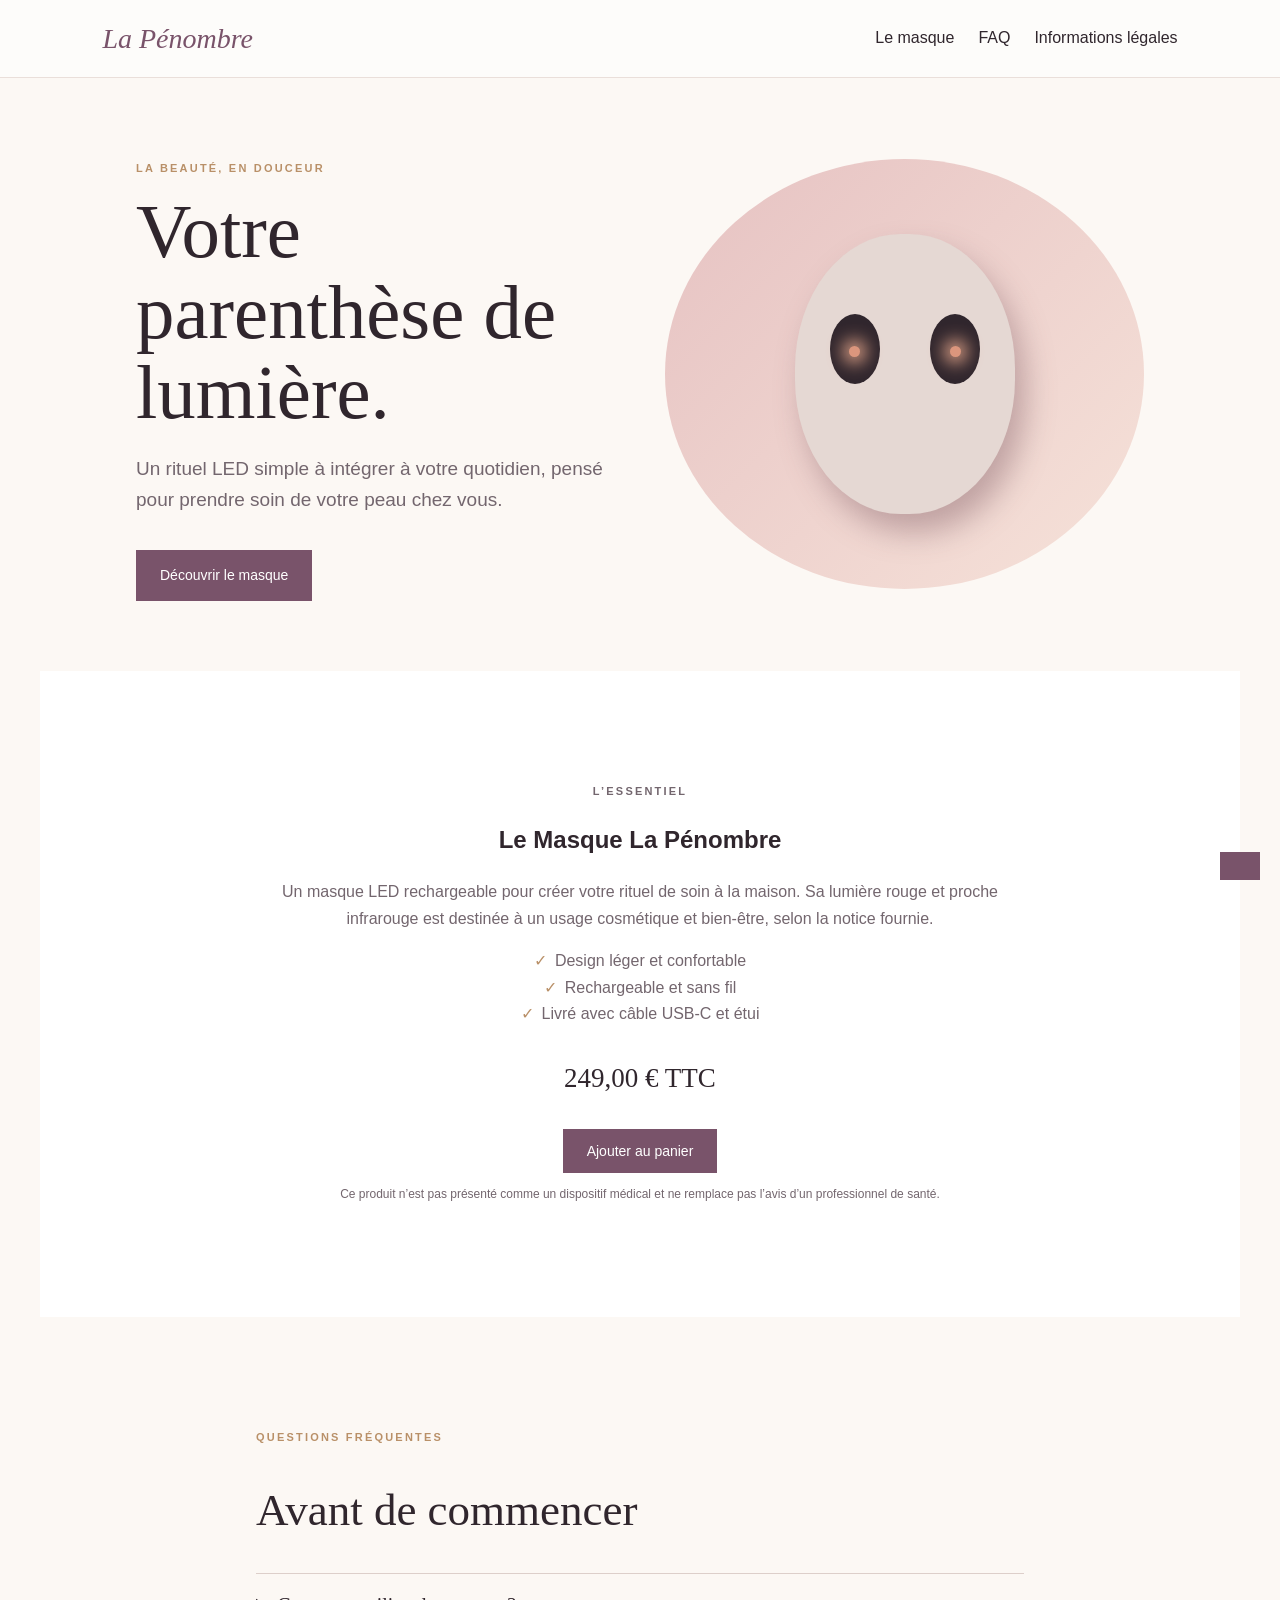
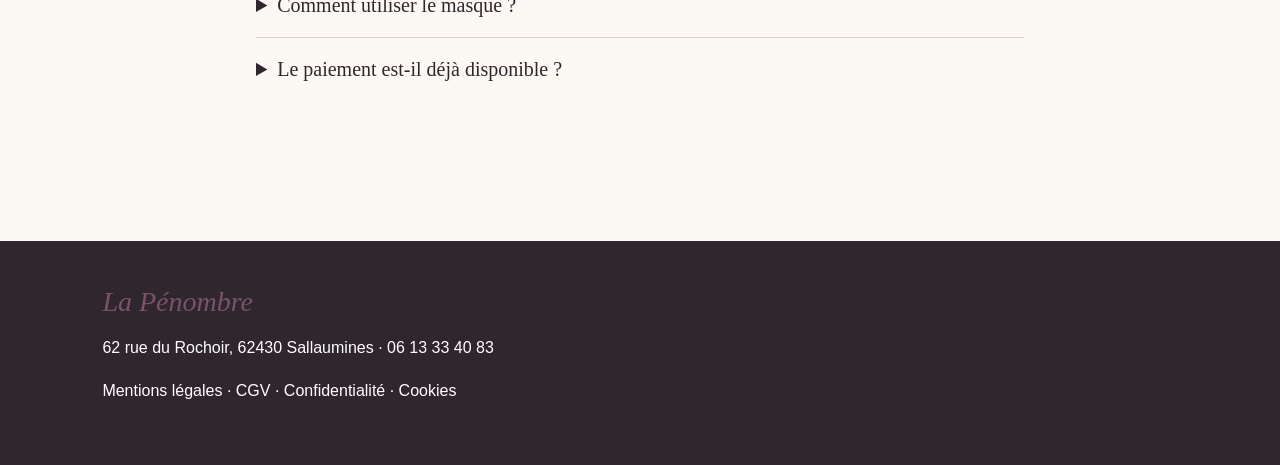
==== index.html @ d2205a82 "Ajouter la page d’accueil manquante et la feuille de style de La Pénombre" ====
<!doctype html><html lang="fr"><head><meta charset="utf-8"><meta name="viewport" content="width=device-width,initial-scale=1"><meta name="description" content="La Pénombre — masque LED de soin à domicile"><title>La Pénombre — Masque LED</title><link rel="stylesheet" href="styles.css"></head><body><header><a class="logo" href="index.html">La Pénombre</a><nav><a href="#produit">Le masque</a><a href="#faq">FAQ</a><a href="mentions-legales.html">Informations légales</a></nav></header><main><section class="hero"><div><p class="eyebrow">La beauté, en douceur</p><h1>Votre parenthèse de lumière.</h1><p>Un rituel LED simple à intégrer à votre quotidien, pensé pour prendre soin de votre peau chez vous.</p><a class="button" href="#produit">Découvrir le masque</a></div><div class="art"><div class="mask"><i></i><i></i></div></div></section><section class="product" id="produit"><div><p class="eyebrow">L’essentiel</p><h2>Le Masque La Pénombre</h2><p>Un masque LED rechargeable pour créer votre rituel de soin à la maison. Sa lumière rouge et proche infrarouge est destinée à un usage cosmétique et bien-être, selon la notice fournie.</p><ul><li>Design léger et confortable</li><li>Rechargeable et sans fil</li><li>Livré avec câble USB-C et étui</li></ul><strong class="price">249,00 € TTC</strong><br><button class="button" id="add">Ajouter au panier</button><p class="note">Ce produit n’est pas présenté comme un dispositif médical et ne remplace pas l’avis d’un professionnel de santé.</p></div></section><section class="faq" id="faq"><p class="eyebrow">Questions fréquentes</p><h2>Avant de commencer</h2><details><summary>Comment utiliser le masque ?</summary><p>Nettoyez et séchez votre visage, puis suivez exclusivement la notice livrée avec le produit.</p></details><details><summary>Le paiement est-il déjà disponible ?</summary><p>Non. Le paiement doit être connecté à Stripe, Shopify Payments ou un autre prestataire sécurisé avant toute vente.</p></details></section></main><footer><a class="logo" href="index.html">La Pénombre</a><p>62 rue du Rochoir, 62430 Sallaumines · 06 13 33 40 83</p><p><a href="mentions-legales.html">Mentions légales</a> · <a href="cgv.html">CGV</a> · <a href="confidentialite.html">Confidentialité</a> · <a href="cookies.html">Cookies</a></p></footer><div id="toast" role="status"></div><script>document.getElementById('add').onclick=()=>document.getElementById('toast').textContent='Produit ajouté au panier (paiement à configurer).';</script></body></html>
---- styles.css ----
:root{--ink:#30262d;--muted:#73666e;--cream:#fcf8f4;--rose:#e9c9ca;--plum:#79536a;--gold:#b99068}*{box-sizing:border-box}body{margin:0;background:var(--cream);color:var(--ink);font:16px/1.65 Arial,sans-serif}header{height:78px;padding:0 8%;display:flex;align-items:center;justify-content:space-between;border-bottom:1px solid #eadfda;background:#fff9}header nav{display:flex;gap:24px}a{color:var(--ink);text-decoration:none}.logo{font:italic 28px Georgia,serif;color:var(--plum)}main{max-width:1200px;margin:auto}.hero{min-height:570px;padding:70px 8%;display:grid;grid-template-columns:1fr 1fr;align-items:center;gap:50px}.eyebrow{text-transform:uppercase;letter-spacing:.2em;color:var(--gold);font-size:11px;font-weight:bold}.hero h1{font:clamp(46px,6vw,78px)/1.05 Georgia,serif;margin:15px 0}.hero p:not(.eyebrow){font-size:19px;color:var(--muted);max-width:500px}.button{display:inline-block;background:var(--plum);color:white;border:0;padding:14px 24px;margin-top:15px;cursor:pointer;font-size:14px}.art{height:430px;border-radius:50%;display:grid;place-items:center;background:linear-gradient(135deg,#e6c2c2,#f6e2d9)}.mask{height:280px;width:220px;border-radius:48%;background:#e5d8d3;box-shadow:10px 18px 30px #76505a66;position:relative}.mask:before,.mask:after{content:'';position:absolute;top:80px;width:50px;height:70px;border-radius:50%;background:#30262d}.mask:before{left:35px}.mask:after{right:35px}.mask i{position:absolute;top:112px;width:11px;height:11px;border-radius:50%;background:#db967d;box-shadow:0 0 17px 6px #e8a98d;z-index:1}.mask i:first-child{left:54px}.mask i:last-child{right:54px}.product{background:white;padding:100px 18%;text-align:center}.product p{color:var(--muted)}.product ul{list-style:none;padding:0;color:var(--muted)}.product li:before{content:'✓';color:var(--gold);margin-right:8px}.price{display:inline-block;font:27px Georgia,serif;margin:20px}.note{font-size:12px}.faq{padding:100px 18%}.faq h2{font:45px Georgia,serif}.faq details{border-top:1px solid #ddcfca;padding:20px 0}.faq summary{cursor:pointer;font:20px Georgia,serif}footer{background:#30262d;color:white;padding:45px 8%;margin-top:40px}footer a,.footer .logo{color:white}#toast{position:fixed;bottom:20px;right:20px;background:var(--plum);color:white;padding:14px 20px}@media(max-width:700px){header{padding:18px 6%;height:auto;align-items:flex-start}header nav{display:none}.hero{grid-template-columns:1fr;padding:50px 7%}.art{height:320px}.product,.faq{padding:65px 7%}}
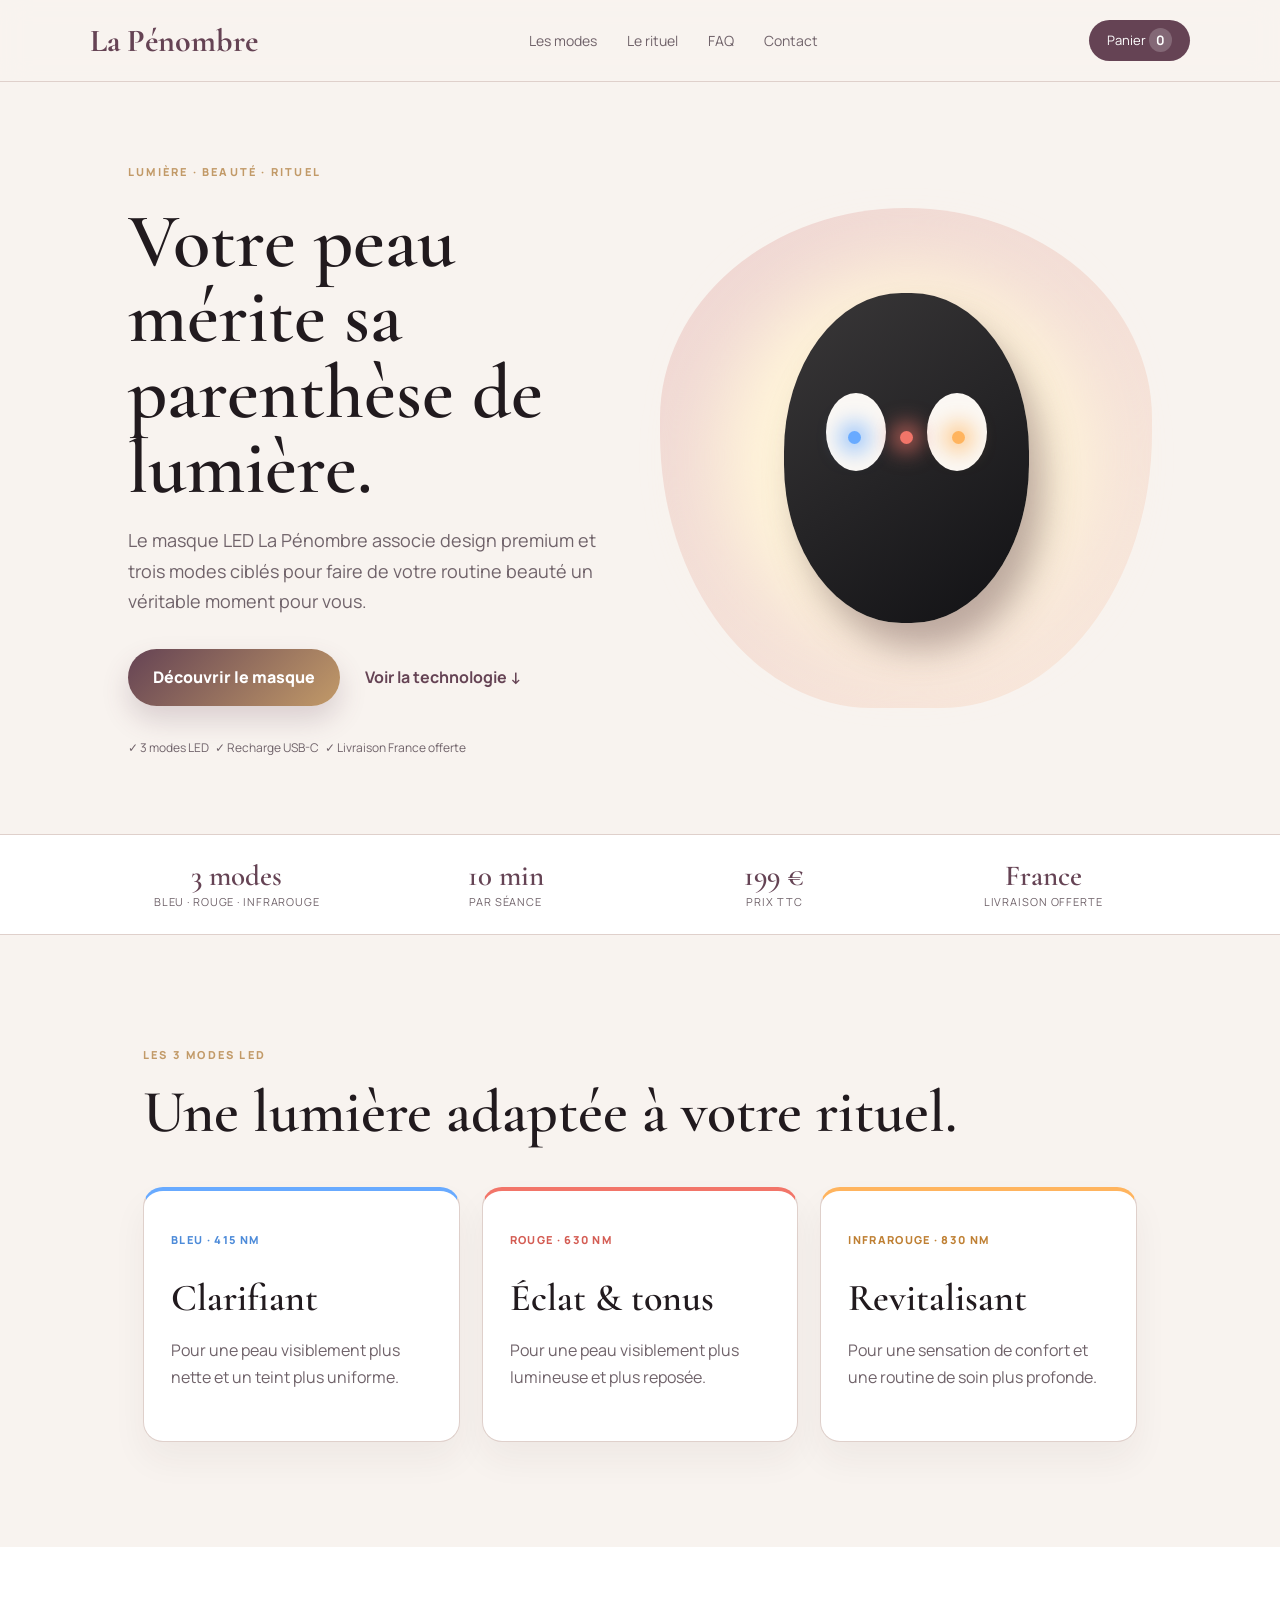
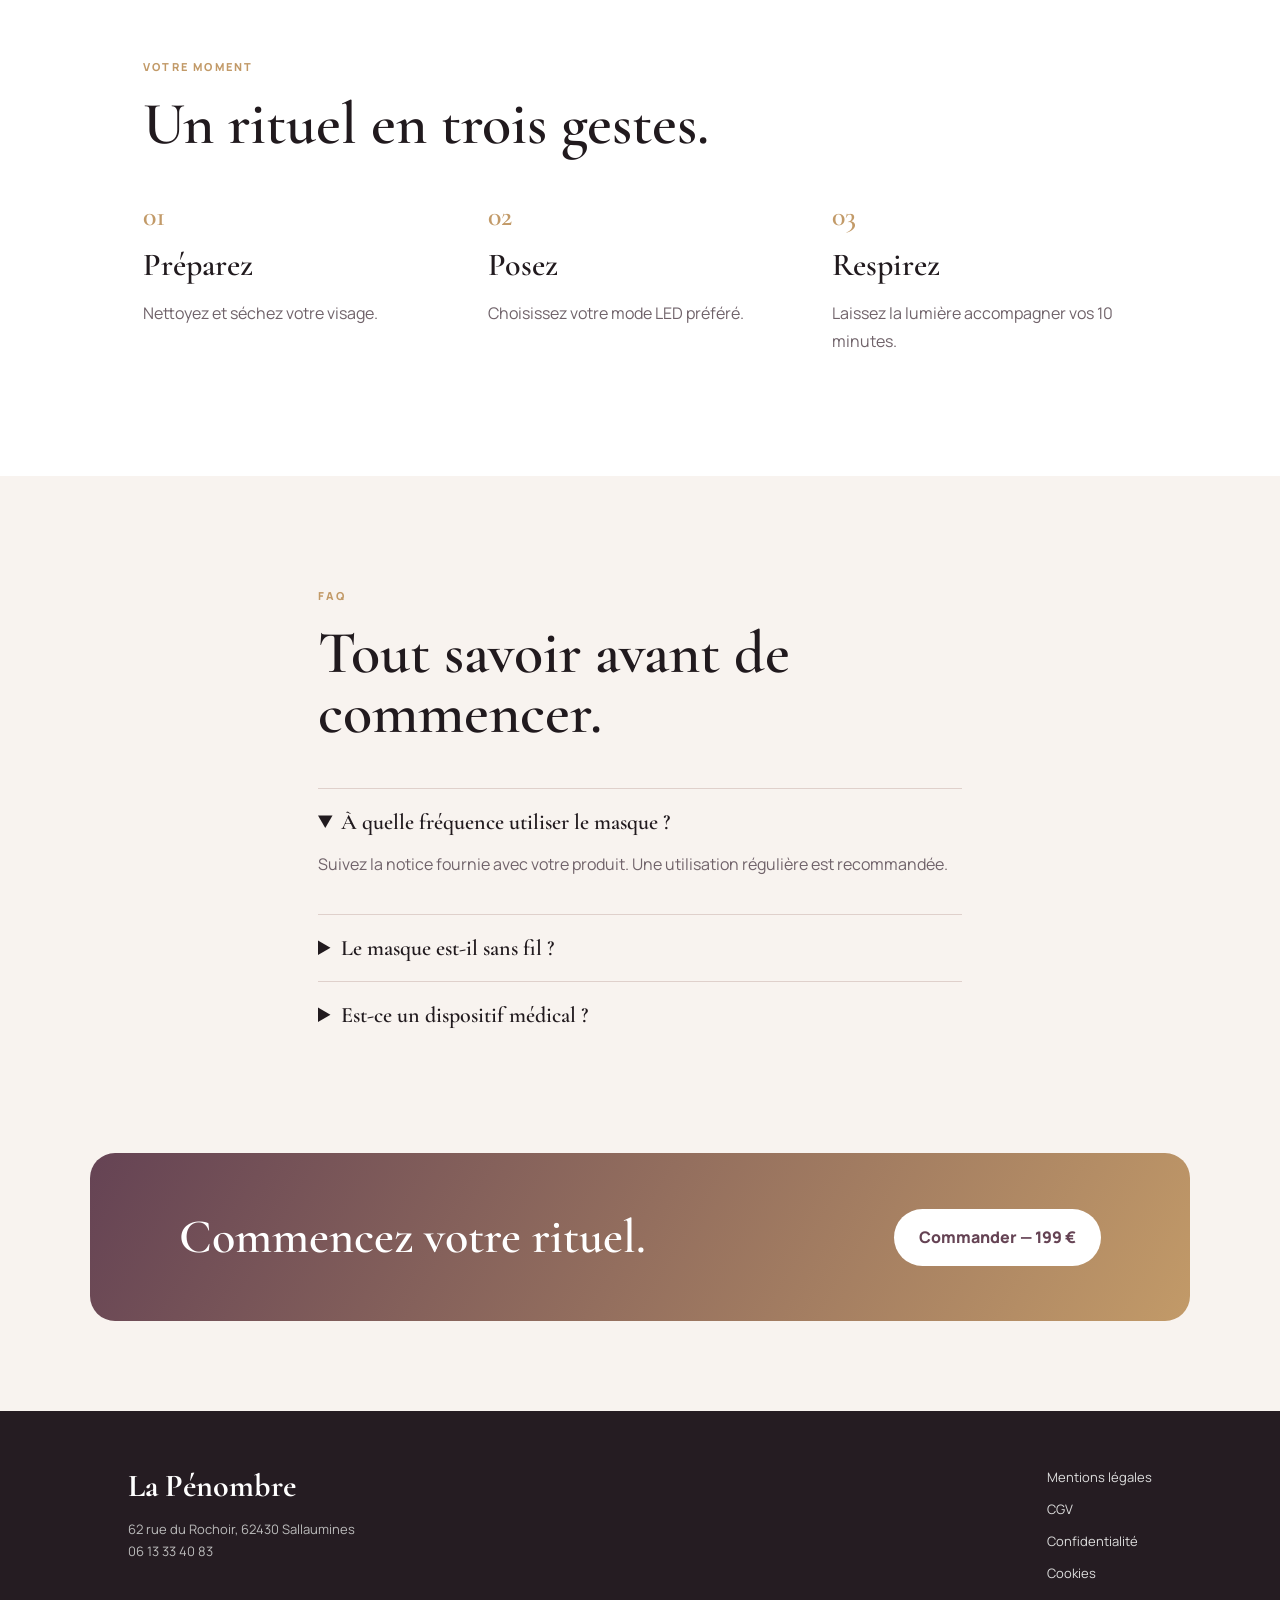
==== commit 85478733: "Publier réellement la version finale luxe minimal chic de La Pénombre" ====
--- a/index.html
+++ b/index.html
@@ -1 +1 @@
-<!doctype html><html lang="fr"><head><meta charset="utf-8"><meta name="viewport" content="width=device-width,initial-scale=1"><meta name="description" content="La Pénombre — masque LED de soin à domicile"><title>La Pénombre — Masque LED</title><link rel="stylesheet" href="styles.css"></head><body><header><a class="logo" href="index.html">La Pénombre</a><nav><a href="#produit">Le masque</a><a href="#faq">FAQ</a><a href="mentions-legales.html">Informations légales</a></nav></header><main><section class="hero"><div><p class="eyebrow">La beauté, en douceur</p><h1>Votre parenthèse de lumière.</h1><p>Un rituel LED simple à intégrer à votre quotidien, pensé pour prendre soin de votre peau chez vous.</p><a class="button" href="#produit">Découvrir le masque</a></div><div class="art"><div class="mask"><i></i><i></i></div></div></section><section class="product" id="produit"><div><p class="eyebrow">L’essentiel</p><h2>Le Masque La Pénombre</h2><p>Un masque LED rechargeable pour créer votre rituel de soin à la maison. Sa lumière rouge et proche infrarouge est destinée à un usage cosmétique et bien-être, selon la notice fournie.</p><ul><li>Design léger et confortable</li><li>Rechargeable et sans fil</li><li>Livré avec câble USB-C et étui</li></ul><strong class="price">249,00 € TTC</strong><br><button class="button" id="add">Ajouter au panier</button><p class="note">Ce produit n’est pas présenté comme un dispositif médical et ne remplace pas l’avis d’un professionnel de santé.</p></div></section><section class="faq" id="faq"><p class="eyebrow">Questions fréquentes</p><h2>Avant de commencer</h2><details><summary>Comment utiliser le masque ?</summary><p>Nettoyez et séchez votre visage, puis suivez exclusivement la notice livrée avec le produit.</p></details><details><summary>Le paiement est-il déjà disponible ?</summary><p>Non. Le paiement doit être connecté à Stripe, Shopify Payments ou un autre prestataire sécurisé avant toute vente.</p></details></section></main><footer><a class="logo" href="index.html">La Pénombre</a><p>62 rue du Rochoir, 62430 Sallaumines · 06 13 33 40 83</p><p><a href="mentions-legales.html">Mentions légales</a> · <a href="cgv.html">CGV</a> · <a href="confidentialite.html">Confidentialité</a> · <a href="cookies.html">Cookies</a></p></footer><div id="toast" role="status"></div><script>document.getElementById('add').onclick=()=>document.getElementById('toast').textContent='Produit ajouté au panier (paiement à configurer).';</script></body></html>
+<!doctype html><html lang="fr"><head><meta charset="utf-8"><meta name="viewport" content="width=device-width,initial-scale=1"><title>La Pénombre — Masque LED premium</title><meta name="description" content="Masque LED La Pénombre : trois modes de lumière, une routine beauté premium à domicile."><link rel="preconnect" href="https://fonts.googleapis.com"><link rel="preconnect" href="https://fonts.gstatic.com" crossorigin><link href="https://fonts.googleapis.com/css2?family=Cormorant+Garamond:wght@500;600;700&family=Manrope:wght@400;600;700;800&display=swap" rel="stylesheet"><link rel="stylesheet" href="styles.css"></head><body><header><a class="logo" href="index.html">La Pénombre</a><nav><a href="#modes">Les modes</a><a href="#rituel">Le rituel</a><a href="#faq">FAQ</a><a href="#contact">Contact</a></nav><a class="cart" href="cart.html">Panier <b data-cart-count>0</b></a></header><main><section class="hero"><div class="copy"><small>LUMIÈRE · BEAUTÉ · RITUEL</small><h1>Votre peau mérite sa parenthèse de lumière.</h1><p>Le masque LED La Pénombre associe design premium et trois modes ciblés pour faire de votre routine beauté un véritable moment pour vous.</p><div class="actions"><a class="button" href="product.html">Découvrir le masque</a><a class="link" href="#modes">Voir la technologie ↓</a></div><div class="trust">✓ 3 modes LED &nbsp; ✓ Recharge USB-C &nbsp; ✓ Livraison France offerte</div></div><div class="visual"><div class="halo"></div><div class="mask"><i class="blue"></i><i class="red"></i><i class="infra"></i></div></div></section><section class="promise"><div><strong>3 modes</strong><span>bleu · rouge · infrarouge</span></div><div><strong>10 min</strong><span>par séance</span></div><div><strong>199 €</strong><span>prix TTC</span></div><div><strong>France</strong><span>livraison offerte</span></div></section><section class="section" id="modes"><small>LES 3 MODES LED</small><h2>Une lumière adaptée à votre rituel.</h2><div class="cards"><article class="blue-card"><em>BLEU · 415 NM</em><h3>Clarifiant</h3><p>Pour une peau visiblement plus nette et un teint plus uniforme.</p></article><article class="red-card"><em>ROUGE · 630 NM</em><h3>Éclat & tonus</h3><p>Pour une peau visiblement plus lumineuse et plus reposée.</p></article><article class="infra-card"><em>INFRAROUGE · 830 NM</em><h3>Revitalisant</h3><p>Pour une sensation de confort et une routine de soin plus profonde.</p></article></div></section><section class="rituel" id="rituel"><div class="section"><small>VOTRE MOMENT</small><h2>Un rituel en trois gestes.</h2><div class="steps"><div><b>01</b><h3>Préparez</h3><p>Nettoyez et séchez votre visage.</p></div><div><b>02</b><h3>Posez</h3><p>Choisissez votre mode LED préféré.</p></div><div><b>03</b><h3>Respirez</h3><p>Laissez la lumière accompagner vos 10 minutes.</p></div></div></div></section><section class="faq section" id="faq"><small>FAQ</small><h2>Tout savoir avant de commencer.</h2><details open><summary>À quelle fréquence utiliser le masque ?</summary><p>Suivez la notice fournie avec votre produit. Une utilisation régulière est recommandée.</p></details><details><summary>Le masque est-il sans fil ?</summary><p>Oui, il se recharge avec le câble USB-C fourni.</p></details><details><summary>Est-ce un dispositif médical ?</summary><p>Il est conçu pour un usage cosmétique et bien-être. Il ne remplace pas l’avis d’un professionnel de santé.</p></details></section><section class="cta"><h2>Commencez votre rituel.</h2><a class="button" href="product.html">Commander — 199 €</a></section></main><footer id="contact"><div><a class="logo" href="index.html">La Pénombre</a><p>62 rue du Rochoir, 62430 Sallaumines<br>06 13 33 40 83</p></div><div><a href="mentions-legales.html">Mentions légales</a><a href="cgv.html">CGV</a><a href="confidentialite.html">Confidentialité</a><a href="cookies.html">Cookies</a></div></footer><script src="script.js"></script></body></html>
--- a/styles.css
+++ b/styles.css
@@ -1 +1 @@
-:root{--ink:#30262d;--muted:#73666e;--cream:#fcf8f4;--rose:#e9c9ca;--plum:#79536a;--gold:#b99068}*{box-sizing:border-box}body{margin:0;background:var(--cream);color:var(--ink);font:16px/1.65 Arial,sans-serif}header{height:78px;padding:0 8%;display:flex;align-items:center;justify-content:space-between;border-bottom:1px solid #eadfda;background:#fff9}header nav{display:flex;gap:24px}a{color:var(--ink);text-decoration:none}.logo{font:italic 28px Georgia,serif;color:var(--plum)}main{max-width:1200px;margin:auto}.hero{min-height:570px;padding:70px 8%;display:grid;grid-template-columns:1fr 1fr;align-items:center;gap:50px}.eyebrow{text-transform:uppercase;letter-spacing:.2em;color:var(--gold);font-size:11px;font-weight:bold}.hero h1{font:clamp(46px,6vw,78px)/1.05 Georgia,serif;margin:15px 0}.hero p:not(.eyebrow){font-size:19px;color:var(--muted);max-width:500px}.button{display:inline-block;background:var(--plum);color:white;border:0;padding:14px 24px;margin-top:15px;cursor:pointer;font-size:14px}.art{height:430px;border-radius:50%;display:grid;place-items:center;background:linear-gradient(135deg,#e6c2c2,#f6e2d9)}.mask{height:280px;width:220px;border-radius:48%;background:#e5d8d3;box-shadow:10px 18px 30px #76505a66;position:relative}.mask:before,.mask:after{content:'';position:absolute;top:80px;width:50px;height:70px;border-radius:50%;background:#30262d}.mask:before{left:35px}.mask:after{right:35px}.mask i{position:absolute;top:112px;width:11px;height:11px;border-radius:50%;background:#db967d;box-shadow:0 0 17px 6px #e8a98d;z-index:1}.mask i:first-child{left:54px}.mask i:last-child{right:54px}.product{background:white;padding:100px 18%;text-align:center}.product p{color:var(--muted)}.product ul{list-style:none;padding:0;color:var(--muted)}.product li:before{content:'✓';color:var(--gold);margin-right:8px}.price{display:inline-block;font:27px Georgia,serif;margin:20px}.note{font-size:12px}.faq{padding:100px 18%}.faq h2{font:45px Georgia,serif}.faq details{border-top:1px solid #ddcfca;padding:20px 0}.faq summary{cursor:pointer;font:20px Georgia,serif}footer{background:#30262d;color:white;padding:45px 8%;margin-top:40px}footer a,.footer .logo{color:white}#toast{position:fixed;bottom:20px;right:20px;background:var(--plum);color:white;padding:14px 20px}@media(max-width:700px){header{padding:18px 6%;height:auto;align-items:flex-start}header nav{display:none}.hero{grid-template-columns:1fr;padding:50px 7%}.art{height:320px}.product,.faq{padding:65px 7%}}
+:root{--ink:#211a1e;--muted:#70636a;--plum:#654354;--gold:#c29a68;--cream:#f8f3ef;--rose:#ead0ce;--line:#dfd0cb}*{box-sizing:border-box}html{scroll-behavior:smooth}body{margin:0;background:var(--cream);color:var(--ink);font:16px/1.7 Manrope,Arial,sans-serif}a{text-decoration:none;color:inherit}header{height:82px;padding:0 7%;display:flex;align-items:center;justify-content:space-between;position:sticky;top:0;z-index:5;background:#f8f3efdd;backdrop-filter:blur(14px);border-bottom:1px solid var(--line)}.logo{font:700 32px 'Cormorant Garamond',serif;color:var(--plum)}nav{display:flex;gap:30px;color:var(--muted);font-size:14px}.cart{background:var(--plum);color:white;padding:9px 18px;border-radius:99px;font-size:13px}.cart b{background:#ffffff33;padding:3px 7px;border-radius:50%}.hero{min-height:650px;padding:75px 10%;display:grid;grid-template-columns:1fr 1fr;align-items:center;gap:40px}.copy small,.section>small{color:var(--gold);font-weight:800;letter-spacing:.2em;font-size:11px}.copy h1{font:600 clamp(48px,6vw,84px)/.98 'Cormorant Garamond',serif;max-width:650px;margin:20px 0}.copy p{max-width:530px;color:var(--muted);font-size:18px}.actions{display:flex;align-items:center;gap:25px;margin:32px 0}.button{display:inline-block;background:linear-gradient(135deg,var(--plum),var(--gold));color:white;padding:15px 25px;border-radius:99px;font-weight:800;box-shadow:0 14px 28px #65435433}.link{color:var(--plum);font-weight:700}.trust{font-size:12px;color:var(--muted)}.visual{height:500px;display:grid;place-items:center;position:relative;background:linear-gradient(140deg,#efd6d3,#f9e9dc);border-radius:50% 50% 43% 43%/42% 42% 55% 55%}.halo{position:absolute;width:75%;height:75%;border-radius:50%;background:#fff4d9;filter:blur(35px);animation:pulse 3s infinite}.mask{position:relative;width:245px;height:330px;border-radius:48%;background:linear-gradient(145deg,#3a3839,#111114);box-shadow:15px 25px 35px #5b3d4666;animation:float 5s ease-in-out infinite;z-index:1}.mask:before,.mask:after{content:'';position:absolute;top:100px;width:60px;height:78px;border-radius:50%;background:#fbf8f4}.mask:before{left:42px}.mask:after{right:42px}.mask i{position:absolute;top:138px;width:13px;height:13px;border-radius:50%;z-index:2;box-shadow:0 0 20px 9px}.mask .blue{left:64px;background:#68aaff;box-shadow:0 0 20px 9px #68aaff99}.mask .red{left:116px;background:#f27569;box-shadow:0 0 20px 9px #f2756999}.mask .infra{right:64px;background:#ffb45e;box-shadow:0 0 20px 9px #ffb45e99}@keyframes float{50%{transform:translateY(-14px)}}@keyframes pulse{50%{transform:scale(1.12);opacity:.8}}.promise{display:grid;grid-template-columns:repeat(4,1fr);background:white;border-block:1px solid var(--line);padding:23px 8%;text-align:center}.promise div{display:flex;flex-direction:column}.promise strong{font:600 29px 'Cormorant Garamond',serif;color:var(--plum)}.promise span{font-size:11px;text-transform:uppercase;color:var(--muted);letter-spacing:.08em}.section{padding:105px 10%;max-width:1250px;margin:auto}.section h2,.rituel h2,.faq h2{font:600 clamp(38px,5vw,60px)/1 'Cormorant Garamond',serif;margin:15px 0 45px}.cards{display:grid;grid-template-columns:repeat(3,1fr);gap:22px}.cards article{padding:34px 27px;min-height:250px;border-radius:20px;background:white;border:1px solid var(--line);box-shadow:0 18px 35px #3b20200d;transition:.3s}.cards article:hover{transform:translateY(-8px);box-shadow:0 24px 45px #3b20201c}.cards em{font-style:normal;font-size:11px;font-weight:800;letter-spacing:.12em}.cards h3{font:600 38px 'Cormorant Garamond',serif;margin:22px 0 9px}.cards p{color:var(--muted)}.blue-card{border-top:4px solid #68aaff!important}.blue-card em{color:#4d8bd9}.red-card{border-top:4px solid #f27569!important}.red-card em{color:#d45d54}.infra-card{border-top:4px solid #ffb45e!important}.infra-card em{color:#bf8034}.rituel{background:#fff}.rituel .section{padding-block:105px}.steps{display:grid;grid-template-columns:repeat(3,1fr);gap:40px}.steps b{font:600 28px 'Cormorant Garamond',serif;color:var(--gold)}.steps h3{font:600 32px 'Cormorant Garamond',serif;margin:12px 0}.steps p{color:var(--muted)}.faq{max-width:900px}.faq details{border-top:1px solid var(--line);padding:20px 0}.faq summary{cursor:pointer;font:600 22px 'Cormorant Garamond',serif}.faq details p{color:var(--muted)}.cta{margin:0 7% 90px;padding:55px 7%;display:flex;align-items:center;justify-content:space-between;gap:25px;background:linear-gradient(120deg,var(--plum),var(--gold));border-radius:25px;color:white}.cta h2{font:600 48px 'Cormorant Garamond',serif;margin:0}.cta .button{background:white;color:var(--plum);box-shadow:none}footer{padding:55px 10%;background:#251c22;color:#ddd;display:flex;justify-content:space-between;gap:30px}footer .logo{color:white}footer p{font-size:13px;color:#bbb}footer div:last-child{display:flex;flex-direction:column;gap:10px;font-size:13px}@media(max-width:750px){header{padding:0 5%}nav{display:none}.hero{grid-template-columns:1fr;padding:60px 7%}.hero h1{font-size:53px}.visual{height:370px}.promise{grid-template-columns:repeat(2,1fr);gap:20px}.section{padding:75px 7%}.cards,.steps{grid-template-columns:1fr}.cta{margin:0 5% 60px;display:block}.cta h2{font-size:40px;margin-bottom:25px}footer{padding:45px 7%;display:block}footer div:last-child{margin-top:25px}}
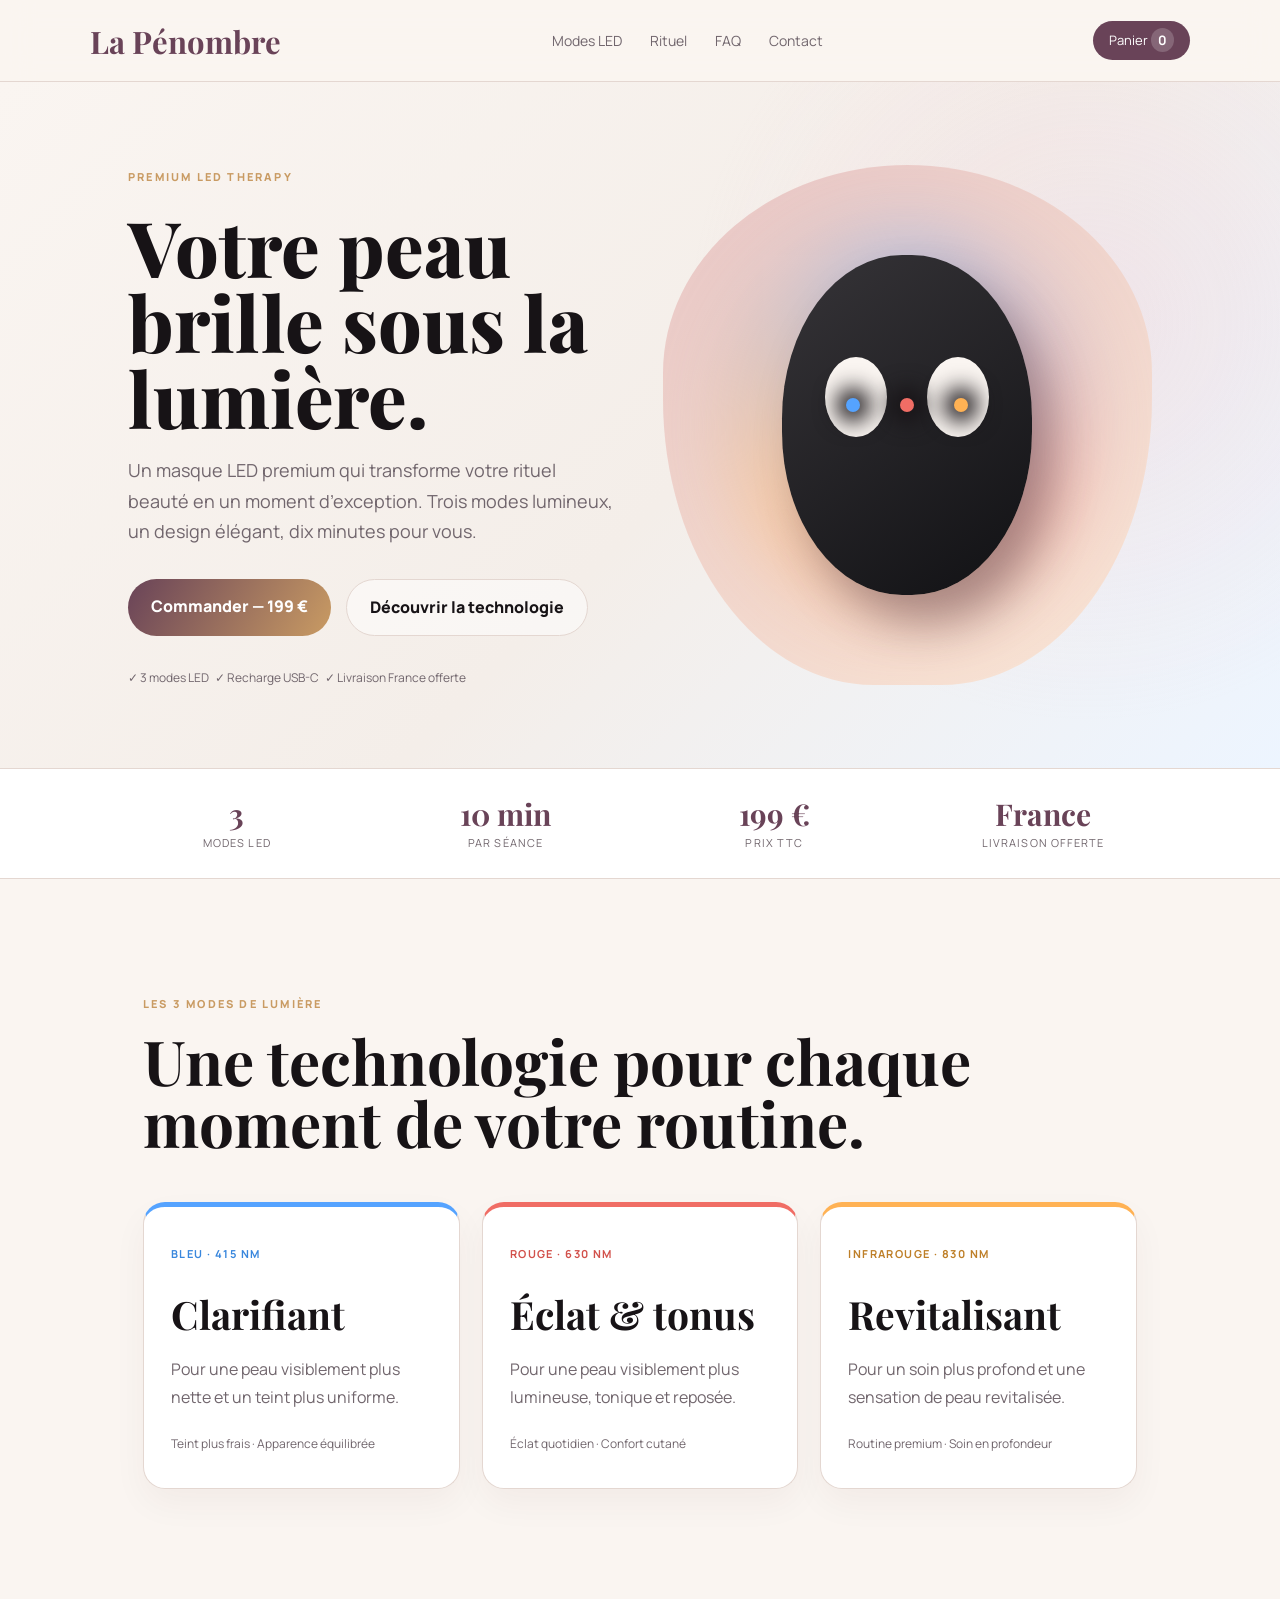
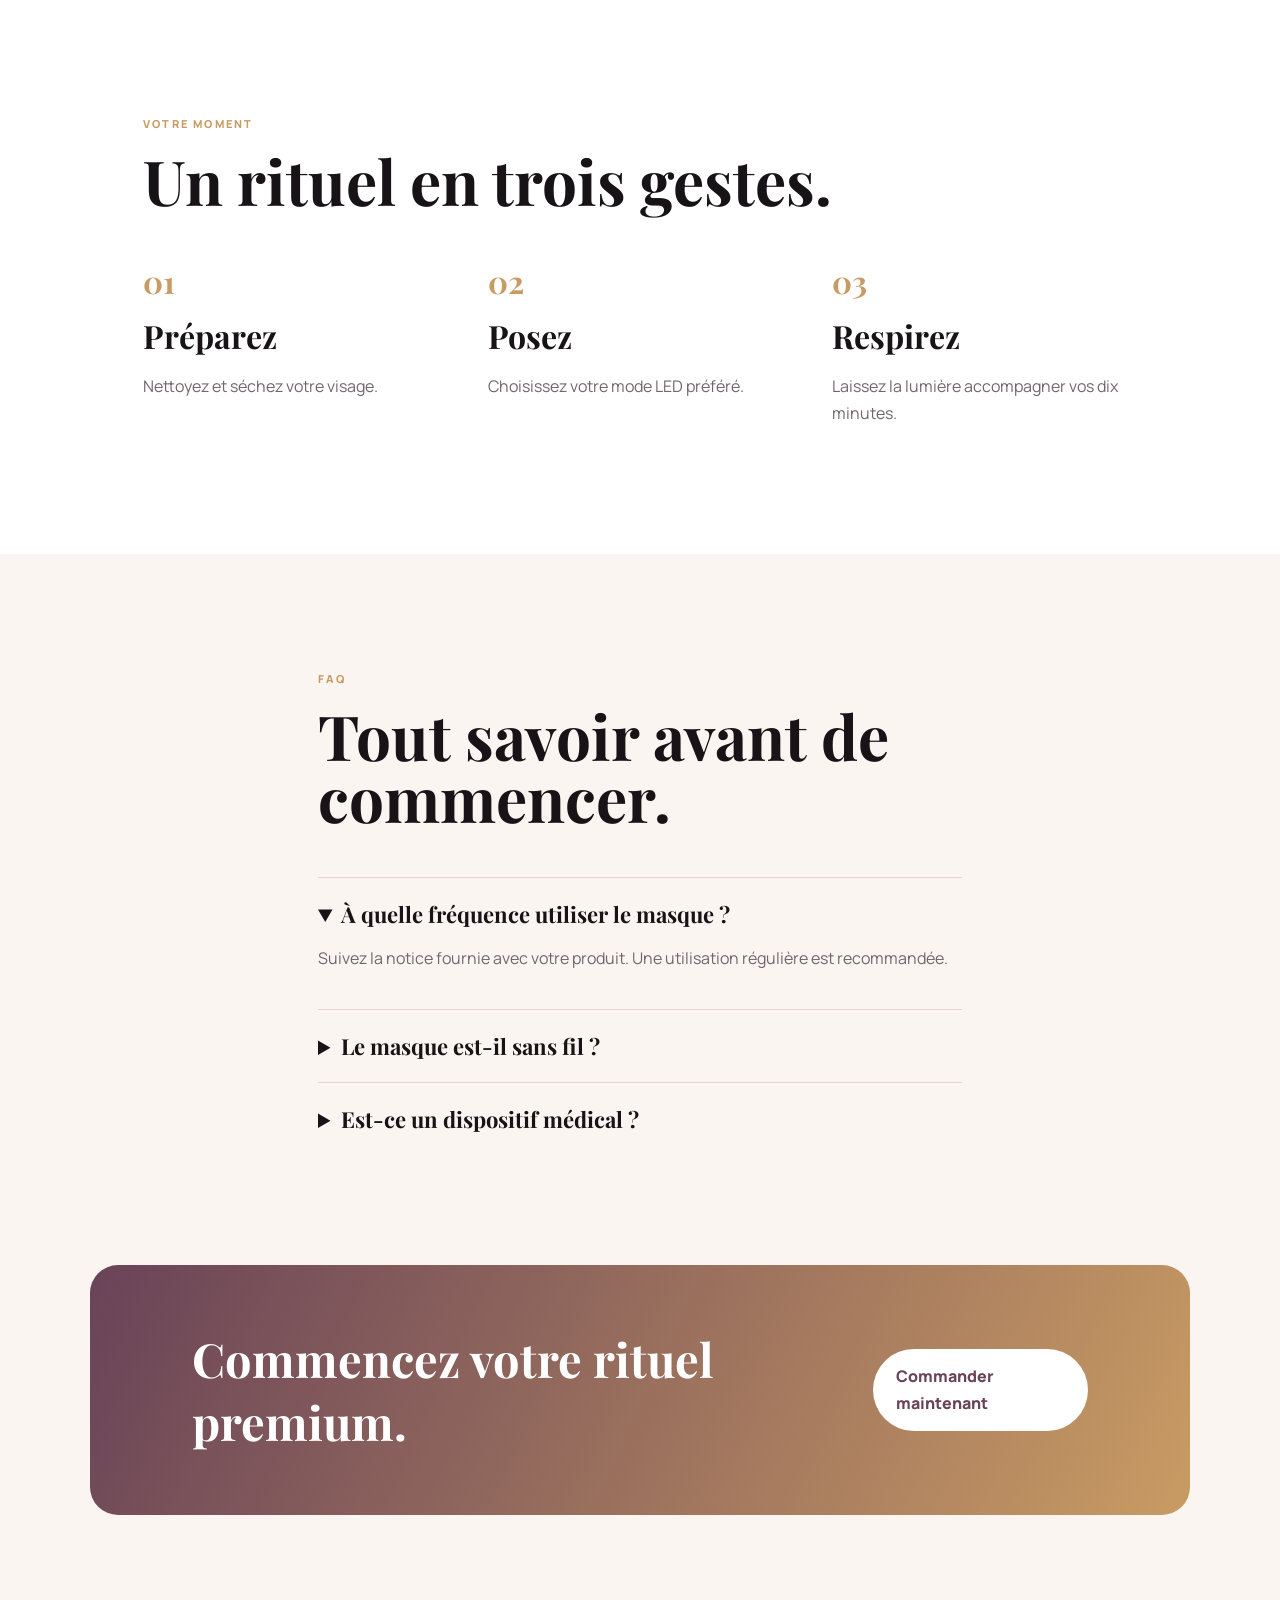
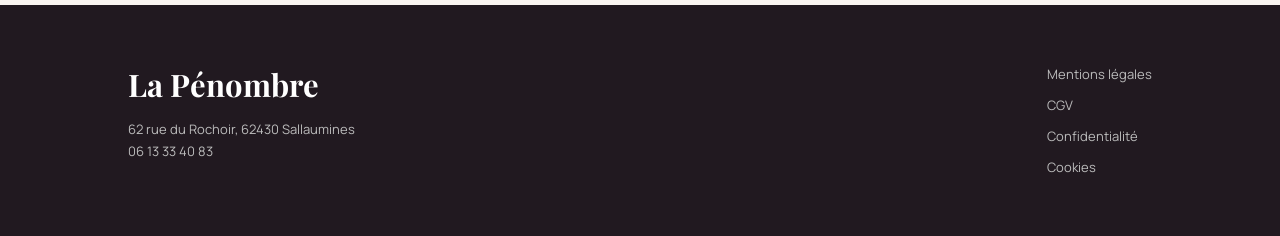
==== commit f7f4348f: "Publier la nouvelle version UI Pro Max de La Pénombre" ====
--- a/index.html
+++ b/index.html
@@ -1 +1 @@
-<!doctype html><html lang="fr"><head><meta charset="utf-8"><meta name="viewport" content="width=device-width,initial-scale=1"><title>La Pénombre — Masque LED premium</title><meta name="description" content="Masque LED La Pénombre : trois modes de lumière, une routine beauté premium à domicile."><link rel="preconnect" href="https://fonts.googleapis.com"><link rel="preconnect" href="https://fonts.gstatic.com" crossorigin><link href="https://fonts.googleapis.com/css2?family=Cormorant+Garamond:wght@500;600;700&family=Manrope:wght@400;600;700;800&display=swap" rel="stylesheet"><link rel="stylesheet" href="styles.css"></head><body><header><a class="logo" href="index.html">La Pénombre</a><nav><a href="#modes">Les modes</a><a href="#rituel">Le rituel</a><a href="#faq">FAQ</a><a href="#contact">Contact</a></nav><a class="cart" href="cart.html">Panier <b data-cart-count>0</b></a></header><main><section class="hero"><div class="copy"><small>LUMIÈRE · BEAUTÉ · RITUEL</small><h1>Votre peau mérite sa parenthèse de lumière.</h1><p>Le masque LED La Pénombre associe design premium et trois modes ciblés pour faire de votre routine beauté un véritable moment pour vous.</p><div class="actions"><a class="button" href="product.html">Découvrir le masque</a><a class="link" href="#modes">Voir la technologie ↓</a></div><div class="trust">✓ 3 modes LED &nbsp; ✓ Recharge USB-C &nbsp; ✓ Livraison France offerte</div></div><div class="visual"><div class="halo"></div><div class="mask"><i class="blue"></i><i class="red"></i><i class="infra"></i></div></div></section><section class="promise"><div><strong>3 modes</strong><span>bleu · rouge · infrarouge</span></div><div><strong>10 min</strong><span>par séance</span></div><div><strong>199 €</strong><span>prix TTC</span></div><div><strong>France</strong><span>livraison offerte</span></div></section><section class="section" id="modes"><small>LES 3 MODES LED</small><h2>Une lumière adaptée à votre rituel.</h2><div class="cards"><article class="blue-card"><em>BLEU · 415 NM</em><h3>Clarifiant</h3><p>Pour une peau visiblement plus nette et un teint plus uniforme.</p></article><article class="red-card"><em>ROUGE · 630 NM</em><h3>Éclat & tonus</h3><p>Pour une peau visiblement plus lumineuse et plus reposée.</p></article><article class="infra-card"><em>INFRAROUGE · 830 NM</em><h3>Revitalisant</h3><p>Pour une sensation de confort et une routine de soin plus profonde.</p></article></div></section><section class="rituel" id="rituel"><div class="section"><small>VOTRE MOMENT</small><h2>Un rituel en trois gestes.</h2><div class="steps"><div><b>01</b><h3>Préparez</h3><p>Nettoyez et séchez votre visage.</p></div><div><b>02</b><h3>Posez</h3><p>Choisissez votre mode LED préféré.</p></div><div><b>03</b><h3>Respirez</h3><p>Laissez la lumière accompagner vos 10 minutes.</p></div></div></div></section><section class="faq section" id="faq"><small>FAQ</small><h2>Tout savoir avant de commencer.</h2><details open><summary>À quelle fréquence utiliser le masque ?</summary><p>Suivez la notice fournie avec votre produit. Une utilisation régulière est recommandée.</p></details><details><summary>Le masque est-il sans fil ?</summary><p>Oui, il se recharge avec le câble USB-C fourni.</p></details><details><summary>Est-ce un dispositif médical ?</summary><p>Il est conçu pour un usage cosmétique et bien-être. Il ne remplace pas l’avis d’un professionnel de santé.</p></details></section><section class="cta"><h2>Commencez votre rituel.</h2><a class="button" href="product.html">Commander — 199 €</a></section></main><footer id="contact"><div><a class="logo" href="index.html">La Pénombre</a><p>62 rue du Rochoir, 62430 Sallaumines<br>06 13 33 40 83</p></div><div><a href="mentions-legales.html">Mentions légales</a><a href="cgv.html">CGV</a><a href="confidentialite.html">Confidentialité</a><a href="cookies.html">Cookies</a></div></footer><script src="script.js"></script></body></html>+<!doctype html><html lang="fr"><head><meta charset="utf-8"><meta name="viewport" content="width=device-width,initial-scale=1"><title>La Pénombre — Masque LED premium</title><meta name="description" content="Masque LED premium La Pénombre, trois modes de lumière et une routine beauté à domicile."><link rel="preconnect" href="https://fonts.googleapis.com"><link rel="preconnect" href="https://fonts.gstatic.com" crossorigin><link href="https://fonts.googleapis.com/css2?family=Manrope:wght@400;600;700;800&family=Playfair+Display:wght@600;700;800&display=swap" rel="stylesheet"><link rel="stylesheet" href="styles.css"></head><body><header class="header"><a class="logo" href="index.html">La Pénombre</a><nav><a href="#modes">Modes LED</a><a href="#rituel">Rituel</a><a href="#faq">FAQ</a><a href="#contact">Contact</a></nav><a class="cart" href="cart.html">Panier <b data-count>0</b></a></header><main><section class="hero"><div class="hero-copy"><span class="eyebrow">PREMIUM LED THERAPY</span><h1>Votre peau brille sous la lumière.</h1><p>Un masque LED premium qui transforme votre rituel beauté en un moment d’exception. Trois modes lumineux, un design élégant, dix minutes pour vous.</p><div class="actions"><a class="btn primary" href="product.html">Commander — 199 €</a><a class="btn secondary" href="#modes">Découvrir la technologie</a></div><div class="trust">✓ 3 modes LED &nbsp; ✓ Recharge USB-C &nbsp; ✓ Livraison France offerte</div></div><div class="visual"><div class="orb"></div><div class="mask"><i class="blue"></i><i class="red"></i><i class="infra"></i></div></div></section><section class="stats"><div><strong>3</strong><span>modes LED</span></div><div><strong>10 min</strong><span>par séance</span></div><div><strong>199 €</strong><span>prix TTC</span></div><div><strong>France</strong><span>livraison offerte</span></div></section><section class="section" id="modes"><span class="eyebrow">LES 3 MODES DE LUMIÈRE</span><h2>Une technologie pour chaque moment de votre routine.</h2><div class="cards"><article class="card blue-card"><b>BLEU · 415 NM</b><h3>Clarifiant</h3><p>Pour une peau visiblement plus nette et un teint plus uniforme.</p><span>Teint plus frais · Apparence équilibrée</span></article><article class="card red-card"><b>ROUGE · 630 NM</b><h3>Éclat & tonus</h3><p>Pour une peau visiblement plus lumineuse, tonique et reposée.</p><span>Éclat quotidien · Confort cutané</span></article><article class="card infra-card"><b>INFRAROUGE · 830 NM</b><h3>Revitalisant</h3><p>Pour un soin plus profond et une sensation de peau revitalisée.</p><span>Routine premium · Soin en profondeur</span></article></div></section><section class="rituel" id="rituel"><div class="section"><span class="eyebrow">VOTRE MOMENT</span><h2>Un rituel en trois gestes.</h2><div class="steps"><div><b>01</b><h3>Préparez</h3><p>Nettoyez et séchez votre visage.</p></div><div><b>02</b><h3>Posez</h3><p>Choisissez votre mode LED préféré.</p></div><div><b>03</b><h3>Respirez</h3><p>Laissez la lumière accompagner vos dix minutes.</p></div></div></div></section><section class="faq section" id="faq"><span class="eyebrow">FAQ</span><h2>Tout savoir avant de commencer.</h2><details open><summary>À quelle fréquence utiliser le masque ?</summary><p>Suivez la notice fournie avec votre produit. Une utilisation régulière est recommandée.</p></details><details><summary>Le masque est-il sans fil ?</summary><p>Oui, il se recharge avec le câble USB-C fourni.</p></details><details><summary>Est-ce un dispositif médical ?</summary><p>Il est conçu pour un usage cosmétique et bien-être. Il ne remplace pas l’avis d’un professionnel de santé.</p></details></section><section class="cta"><h2>Commencez votre rituel premium.</h2><a class="btn light" href="product.html">Commander maintenant</a></section></main><footer id="contact"><div><a class="logo" href="index.html">La Pénombre</a><p>62 rue du Rochoir, 62430 Sallaumines<br>06 13 33 40 83</p></div><div><a href="mentions-legales.html">Mentions légales</a><a href="cgv.html">CGV</a><a href="confidentialite.html">Confidentialité</a><a href="cookies.html">Cookies</a></div></footer><script src="script.js"></script></body></html>
--- a/styles.css
+++ b/styles.css
@@ -1 +1 @@
-:root{--ink:#211a1e;--muted:#70636a;--plum:#654354;--gold:#c29a68;--cream:#f8f3ef;--rose:#ead0ce;--line:#dfd0cb}*{box-sizing:border-box}html{scroll-behavior:smooth}body{margin:0;background:var(--cream);color:var(--ink);font:16px/1.7 Manrope,Arial,sans-serif}a{text-decoration:none;color:inherit}header{height:82px;padding:0 7%;display:flex;align-items:center;justify-content:space-between;position:sticky;top:0;z-index:5;background:#f8f3efdd;backdrop-filter:blur(14px);border-bottom:1px solid var(--line)}.logo{font:700 32px 'Cormorant Garamond',serif;color:var(--plum)}nav{display:flex;gap:30px;color:var(--muted);font-size:14px}.cart{background:var(--plum);color:white;padding:9px 18px;border-radius:99px;font-size:13px}.cart b{background:#ffffff33;padding:3px 7px;border-radius:50%}.hero{min-height:650px;padding:75px 10%;display:grid;grid-template-columns:1fr 1fr;align-items:center;gap:40px}.copy small,.section>small{color:var(--gold);font-weight:800;letter-spacing:.2em;font-size:11px}.copy h1{font:600 clamp(48px,6vw,84px)/.98 'Cormorant Garamond',serif;max-width:650px;margin:20px 0}.copy p{max-width:530px;color:var(--muted);font-size:18px}.actions{display:flex;align-items:center;gap:25px;margin:32px 0}.button{display:inline-block;background:linear-gradient(135deg,var(--plum),var(--gold));color:white;padding:15px 25px;border-radius:99px;font-weight:800;box-shadow:0 14px 28px #65435433}.link{color:var(--plum);font-weight:700}.trust{font-size:12px;color:var(--muted)}.visual{height:500px;display:grid;place-items:center;position:relative;background:linear-gradient(140deg,#efd6d3,#f9e9dc);border-radius:50% 50% 43% 43%/42% 42% 55% 55%}.halo{position:absolute;width:75%;height:75%;border-radius:50%;background:#fff4d9;filter:blur(35px);animation:pulse 3s infinite}.mask{position:relative;width:245px;height:330px;border-radius:48%;background:linear-gradient(145deg,#3a3839,#111114);box-shadow:15px 25px 35px #5b3d4666;animation:float 5s ease-in-out infinite;z-index:1}.mask:before,.mask:after{content:'';position:absolute;top:100px;width:60px;height:78px;border-radius:50%;background:#fbf8f4}.mask:before{left:42px}.mask:after{right:42px}.mask i{position:absolute;top:138px;width:13px;height:13px;border-radius:50%;z-index:2;box-shadow:0 0 20px 9px}.mask .blue{left:64px;background:#68aaff;box-shadow:0 0 20px 9px #68aaff99}.mask .red{left:116px;background:#f27569;box-shadow:0 0 20px 9px #f2756999}.mask .infra{right:64px;background:#ffb45e;box-shadow:0 0 20px 9px #ffb45e99}@keyframes float{50%{transform:translateY(-14px)}}@keyframes pulse{50%{transform:scale(1.12);opacity:.8}}.promise{display:grid;grid-template-columns:repeat(4,1fr);background:white;border-block:1px solid var(--line);padding:23px 8%;text-align:center}.promise div{display:flex;flex-direction:column}.promise strong{font:600 29px 'Cormorant Garamond',serif;color:var(--plum)}.promise span{font-size:11px;text-transform:uppercase;color:var(--muted);letter-spacing:.08em}.section{padding:105px 10%;max-width:1250px;margin:auto}.section h2,.rituel h2,.faq h2{font:600 clamp(38px,5vw,60px)/1 'Cormorant Garamond',serif;margin:15px 0 45px}.cards{display:grid;grid-template-columns:repeat(3,1fr);gap:22px}.cards article{padding:34px 27px;min-height:250px;border-radius:20px;background:white;border:1px solid var(--line);box-shadow:0 18px 35px #3b20200d;transition:.3s}.cards article:hover{transform:translateY(-8px);box-shadow:0 24px 45px #3b20201c}.cards em{font-style:normal;font-size:11px;font-weight:800;letter-spacing:.12em}.cards h3{font:600 38px 'Cormorant Garamond',serif;margin:22px 0 9px}.cards p{color:var(--muted)}.blue-card{border-top:4px solid #68aaff!important}.blue-card em{color:#4d8bd9}.red-card{border-top:4px solid #f27569!important}.red-card em{color:#d45d54}.infra-card{border-top:4px solid #ffb45e!important}.infra-card em{color:#bf8034}.rituel{background:#fff}.rituel .section{padding-block:105px}.steps{display:grid;grid-template-columns:repeat(3,1fr);gap:40px}.steps b{font:600 28px 'Cormorant Garamond',serif;color:var(--gold)}.steps h3{font:600 32px 'Cormorant Garamond',serif;margin:12px 0}.steps p{color:var(--muted)}.faq{max-width:900px}.faq details{border-top:1px solid var(--line);padding:20px 0}.faq summary{cursor:pointer;font:600 22px 'Cormorant Garamond',serif}.faq details p{color:var(--muted)}.cta{margin:0 7% 90px;padding:55px 7%;display:flex;align-items:center;justify-content:space-between;gap:25px;background:linear-gradient(120deg,var(--plum),var(--gold));border-radius:25px;color:white}.cta h2{font:600 48px 'Cormorant Garamond',serif;margin:0}.cta .button{background:white;color:var(--plum);box-shadow:none}footer{padding:55px 10%;background:#251c22;color:#ddd;display:flex;justify-content:space-between;gap:30px}footer .logo{color:white}footer p{font-size:13px;color:#bbb}footer div:last-child{display:flex;flex-direction:column;gap:10px;font-size:13px}@media(max-width:750px){header{padding:0 5%}nav{display:none}.hero{grid-template-columns:1fr;padding:60px 7%}.hero h1{font-size:53px}.visual{height:370px}.promise{grid-template-columns:repeat(2,1fr);gap:20px}.section{padding:75px 7%}.cards,.steps{grid-template-columns:1fr}.cta{margin:0 5% 60px;display:block}.cta h2{font-size:40px;margin-bottom:25px}footer{padding:45px 7%;display:block}footer div:last-child{margin-top:25px}}+:root{--ink:#171316;--muted:#71666d;--cream:#faf5f1;--plum:#694358;--gold:#c99b63;--line:#e4d7d1;--blue:#55a3ff;--red:#f06d65;--infra:#ffb254}*{box-sizing:border-box}html{scroll-behavior:smooth}body{margin:0;background:var(--cream);color:var(--ink);font:16px/1.7 Manrope,Arial,sans-serif;overflow-x:hidden}a{text-decoration:none;color:inherit}.header{height:82px;padding:0 7%;display:flex;align-items:center;justify-content:space-between;position:sticky;top:0;z-index:5;background:#faf5f1dd;backdrop-filter:blur(16px);border-bottom:1px solid var(--line)}.logo{font:700 31px 'Playfair Display',serif;color:var(--plum)}nav{display:flex;gap:28px;color:var(--muted);font-size:14px}nav a:hover{color:var(--plum)}.cart{background:var(--plum);color:white;padding:8px 16px;border-radius:99px;font-size:13px}.cart b{background:#ffffff30;padding:3px 7px;border-radius:50%}.hero{min-height:680px;padding:80px 10%;display:grid;grid-template-columns:1fr 1fr;align-items:center;gap:45px;background:radial-gradient(circle at 85% 35%,#e8c4d744,transparent 34%),linear-gradient(135deg,#faf5f1,#f4eee9 55%,#edf5ff)}.eyebrow{color:var(--gold);font-size:11px;font-weight:800;letter-spacing:.2em}.hero h1{font:800 clamp(48px,6vw,88px)/.98 'Playfair Display',serif;max-width:650px;margin:20px 0}.hero p{max-width:540px;color:var(--muted);font-size:18px}.actions{display:flex;gap:15px;flex-wrap:wrap;margin:32px 0}.btn{display:inline-block;padding:14px 23px;border-radius:99px;font-weight:800;transition:.3s;cursor:pointer}.btn:hover{transform:translateY(-4px);box-shadow:0 15px 28px #69435835}.primary{background:linear-gradient(120deg,var(--plum),var(--gold));color:white}.secondary{border:1px solid var(--line);background:#ffffff80}.light{background:white;color:var(--plum)}.trust{font-size:12px;color:var(--muted)}.visual{height:520px;display:grid;place-items:center;position:relative;border-radius:50% 50% 43% 43%/40% 40% 55% 55%;background:linear-gradient(145deg,#e8c6c5,#f9e5d5);overflow:hidden}.orb{position:absolute;width:75%;height:75%;border-radius:50%;background:conic-gradient(var(--blue),var(--red),var(--infra),var(--blue));filter:blur(35px);opacity:.32;animation:spin 9s linear infinite}.mask{position:relative;width:250px;height:340px;border-radius:48%;background:linear-gradient(145deg,#363438,#111114);box-shadow:20px 28px 45px #3c283866;animation:float 5s ease-in-out infinite;z-index:1}.mask:before,.mask:after{content:'';position:absolute;top:102px;width:62px;height:80px;border-radius:50%;background:#faf5f1}.mask:before{left:43px}.mask:after{right:43px}.mask i{position:absolute;top:143px;width:14px;height:14px;border-radius:50%;z-index:2;box-shadow:0 0 22px 10px}.blue{left:64px;background:var(--blue);box-shadow:0 0 22px 10px #55a3ff99}.red{left:118px;background:var(--red);box-shadow:0 0 22px 10px #f06d6599}.infra{right:64px;background:var(--infra);box-shadow:0 0 22px 10px #ffb25499}@keyframes float{50%{transform:translateY(-18px) rotate(1deg)}}@keyframes spin{to{transform:rotate(360deg)}}.stats{display:grid;grid-template-columns:repeat(4,1fr);background:white;border-block:1px solid var(--line);padding:25px 8%;text-align:center}.stats div{display:flex;flex-direction:column}.stats strong{font:700 30px 'Playfair Display',serif;color:var(--plum)}.stats span{font-size:11px;text-transform:uppercase;color:var(--muted);letter-spacing:.1em}.section{padding:110px 10%;max-width:1250px;margin:auto}.section h2,.rituel h2{font:700 clamp(38px,5vw,62px)/1 'Playfair Display',serif;margin:14px 0 48px}.cards{display:grid;grid-template-columns:repeat(3,1fr);gap:22px}.card{min-height:270px;padding:32px 27px;border-radius:22px;background:#fff;border:1px solid var(--line);box-shadow:0 15px 35px #3b20200b;transition:.35s}.card:hover{transform:translateY(-12px) rotate(.5deg);box-shadow:0 25px 50px #3b202026}.card b{font-size:11px;letter-spacing:.13em}.card h3{font:700 39px 'Playfair Display',serif;margin:22px 0 8px}.card p{color:var(--muted);margin-bottom:18px}.card span{font-size:12px;color:var(--muted)}.blue-card{border-top:5px solid var(--blue)}.blue-card b{color:#3987dd}.red-card{border-top:5px solid var(--red)}.red-card b{color:#d2514b}.infra-card{border-top:5px solid var(--infra)}.infra-card b{color:#be7f28}.rituel{background:white}.rituel .section{padding-block:110px}.steps{display:grid;grid-template-columns:repeat(3,1fr);gap:40px}.steps b{font:700 31px 'Playfair Display',serif;color:var(--gold)}.steps h3{font:700 32px 'Playfair Display',serif;margin:12px 0}.steps p{color:var(--muted)}.faq{max-width:900px}.faq details{border-top:1px solid var(--line);padding:21px 0}.faq summary{cursor:pointer;font:700 22px 'Playfair Display',serif}.faq details p{color:var(--muted)}.cta{margin:0 7% 90px;padding:62px 8%;border-radius:28px;color:white;display:flex;align-items:center;justify-content:space-between;gap:25px;background:linear-gradient(115deg,var(--plum),var(--gold),var(--red));background-size:200% 200%;animation:gradient 8s ease infinite}.cta h2{font:700 47px 'Playfair Display',serif;margin:0}@keyframes gradient{0%,100%{background-position:0% 50%}50%{background-position:100% 50%}}footer{padding:58px 10%;background:#211920;color:#ddd;display:flex;justify-content:space-between;gap:30px}footer .logo{color:white}footer p,footer a{font-size:13px;color:#bbb}footer div:last-child{display:flex;flex-direction:column;gap:9px}@media(max-width:750px){header{padding:0 5%}nav{display:none}.hero{grid-template-columns:1fr;padding:60px 7%}.hero h1{font-size:52px}.visual{height:380px}.stats{grid-template-columns:repeat(2,1fr);gap:20px}.section{padding:75px 7%}.cards,.steps{grid-template-columns:1fr}.cta{margin:0 5% 60px;display:block}.cta h2{font-size:40px;margin-bottom:25px}footer{padding:45px 7%;display:block}footer div:last-child{margin-top:25px}}
